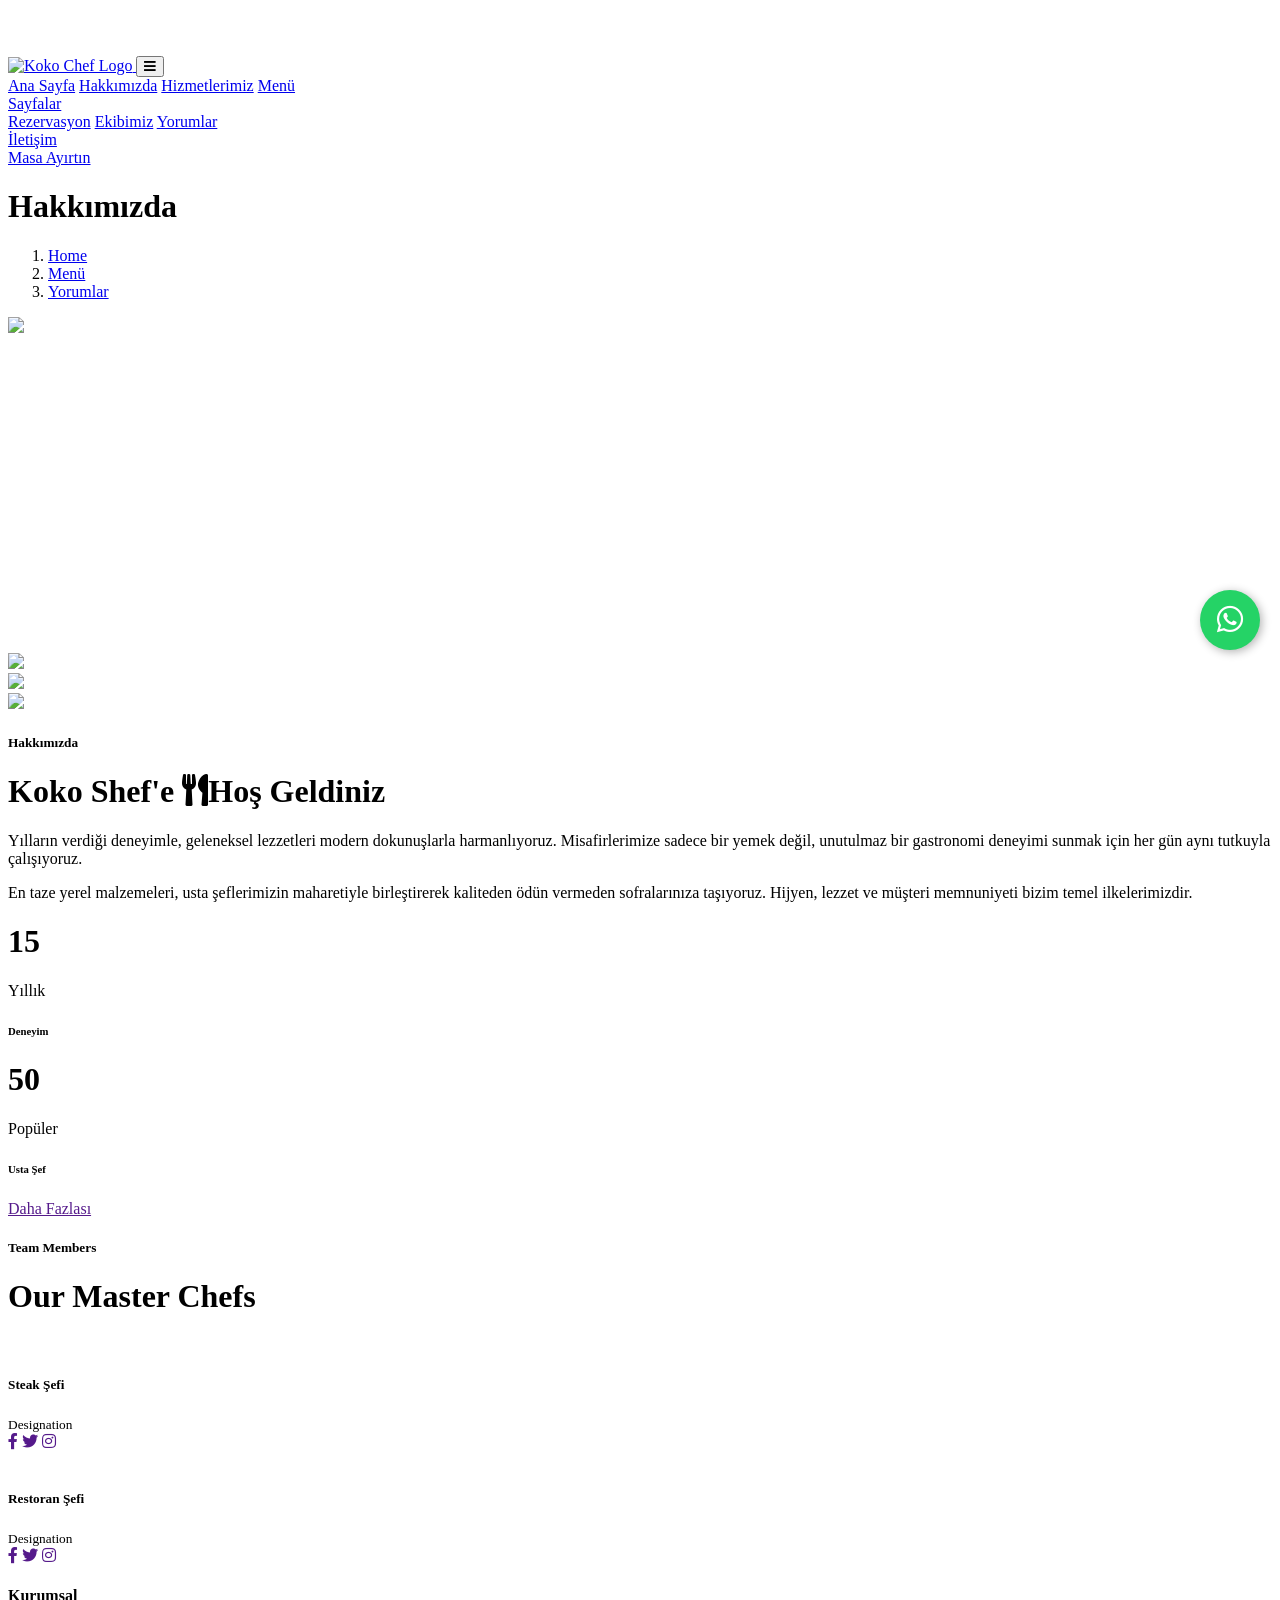
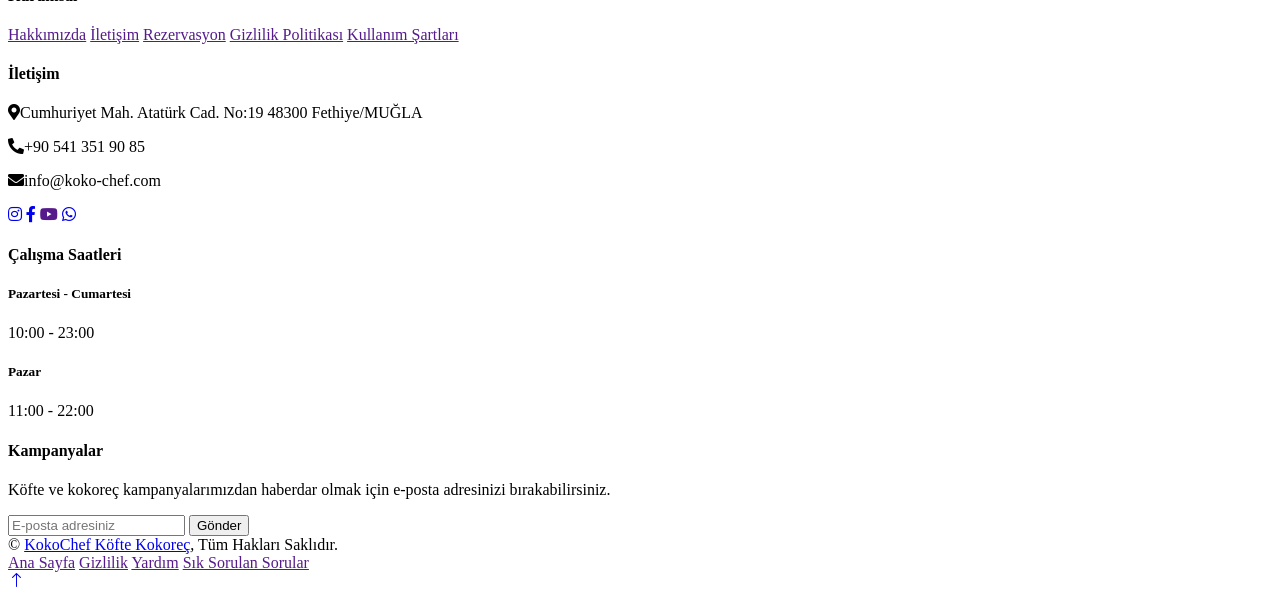
==== about.html @ 38867e95 "Add files via upload" ====
<!DOCTYPE html>
<html lang="en">

<head>
    <meta charset="utf-8">
    <title>Restoran - Bootstrap Restaurant Template</title>
    <meta content="width=device-width, initial-scale=1.0" name="viewport">
    <meta content="" name="keywords">
    <meta content="" name="description">

    <!-- Favicon -->
    <link href="img/favicon.ico" rel="icon">

    <!-- Google Web Fonts -->
    <link rel="preconnect" href="https://fonts.googleapis.com">
    <link rel="preconnect" href="https://fonts.gstatic.com" crossorigin>
    <link href="https://fonts.googleapis.com/css2?family=Heebo:wght@400;500;600&family=Nunito:wght@600;700;800&family=Pacifico&display=swap" rel="stylesheet">

    <!-- Icon Font Stylesheet -->
    <link href="https://cdnjs.cloudflare.com/ajax/libs/font-awesome/5.10.0/css/all.min.css" rel="stylesheet">
    <link href="https://cdn.jsdelivr.net/npm/bootstrap-icons@1.4.1/font/bootstrap-icons.css" rel="stylesheet">

    <!-- Libraries Stylesheet -->
    <link href="lib/animate/animate.min.css" rel="stylesheet">
    <link href="lib/owlcarousel/assets/owl.carousel.min.css" rel="stylesheet">
    <link href="lib/tempusdominus/css/tempusdominus-bootstrap-4.min.css" rel="stylesheet" />

    <!-- Customized Bootstrap Stylesheet -->
    <link href="css/bootstrap.min.css" rel="stylesheet">

    <!-- Template Stylesheet -->
    <link href="css/style.css" rel="stylesheet">
</head>

<body>


<a href="https://wa.me/905413519085" 
   class="whatsapp-float" 
   target="_blank">
    <i class="fab fa-whatsapp"></i>
</a>

<style>
.whatsapp-float {
    position: fixed;
    width: 60px;
    height: 60px;
    bottom: 250px;
    right: 20px;
    background-color: #25D366;
    color: #fff;
    border-radius: 50%;
    text-align: center;
    font-size: 30px;
    line-height: 60px;
    z-index: 1000;
    box-shadow: 2px 2px 10px rgba(0,0,0,0.3);
    transition: 0.3s;
}

.whatsapp-float:hover {
    background-color: #1ebe5d;
    transform: scale(1.1);
}
</style>




    <div class="container-xxl bg-white p-0">
        <!-- Spinner Start -->
        <div id="spinner" class="show bg-white position-fixed translate-middle w-100 vh-100 top-50 start-50 d-flex align-items-center justify-content-center">
            <div class="spinner-border text-primary" style="width: 3rem; height: 3rem;" role="status">
                <span class="sr-only">Loading...</span>
            </div>
        </div>
        <!-- Spinner End -->


        <!-- Navbar & Hero Start -->
        <div class="container-xxl position-relative p-0">
            <nav class="navbar navbar-expand-lg navbar-dark bg-dark px-4 px-lg-5 py-3 py-lg-0">
    <a href="index.html" class="navbar-brand p-0">
        <img src="img/kokochef.PNG" alt="Koko Chef Logo"> 
    </a>
    <button class="navbar-toggler" type="button" data-bs-toggle="collapse" data-bs-target="#navbarCollapse">
        <span class="fa fa-bars"></span>
    </button>
    <div class="collapse navbar-collapse" id="navbarCollapse">
        <div class="navbar-nav ms-auto py-0 pe-4">
            <a href="index.html" class="nav-item nav-link active">Ana Sayfa</a>
            <a href="about.html" class="nav-item nav-link">Hakkımızda</a>
            <a href="service.html" class="nav-item nav-link">Hizmetlerimiz</a>
            <a href="menu.html" class="nav-item nav-link">Menü</a>
            <div class="nav-item dropdown">
                <a href="#" class="nav-link dropdown-toggle" data-bs-toggle="dropdown">Sayfalar</a>
                <div class="dropdown-menu m-0">
                    <a href="booking.html" class="dropdown-item">Rezervasyon</a>
                    <a href="team.html" class="dropdown-item">Ekibimiz</a>
                    <a href="testimonial.html" class="dropdown-item">Yorumlar</a>
                </div>
            </div>
            <a href="contact.html" class="nav-item nav-link">İletişim</a>
        </div>
        <a href="booking.html" class="btn btn-primary py-2 px-4">Masa Ayırtın</a>
    </div>
</nav>

            <div class="container-xxl py-5 bg-dark hero-header mb-5">
                <div class="container text-center my-5 pt-5 pb-4">
                    <h1 class="display-3 text-white mb-3 animated slideInDown">Hakkımızda</h1>
                    <nav aria-label="breadcrumb">
                        <ol class="breadcrumb justify-content-center text-uppercase">
                            <li class="breadcrumb-item"><a href="index.html">Home</a></li>
                            <li class="breadcrumb-item"><a href="menu.html">Menü</a></li>
                            <li class="breadcrumb-item text-white active" aria-current="page"><a href="testimonial.html">Yorumlar</a></li>
                        </ol>
                    </nav>
                </div>
            </div>
        </div>
        <!-- Navbar & Hero End -->


        <!-- About Start -->
        <div class="container-xxl py-5">
            <div class="container">
                <div class="row g-5 align-items-center">
                    <div class="col-lg-6">
                        <div class="row g-3">
                            <div class="col-6 text-start">
                                <img class="img-fluid rounded w-100 wow zoomIn" data-wow-delay="0.1s" src="img/about-1.jpg">
                            </div>
                            <div class="col-6 text-start">
                                <img class="img-fluid rounded w-75 wow zoomIn" data-wow-delay="0.3s" src="img/about-2.jpg" style="margin-top: 25%;">
                            </div>
                            <div class="col-6 text-end">
                                <img class="img-fluid rounded w-75 wow zoomIn" data-wow-delay="0.5s" src="img/about-3.jpg">
                            </div>
                            <div class="col-6 text-end">
                                <img class="img-fluid rounded w-100 wow zoomIn" data-wow-delay="0.7s" src="img/about-4.jpg">
                            </div>
                        </div>
                    </div>
                   <div class="col-lg-6">
    <h5 class="section-title ff-secondary text-start text-primary fw-normal">Hakkımızda</h5>
    <h1 class="mb-4">Koko Shef'e <i class="fa fa-utensils text-primary me-2"></i>Hoş Geldiniz</h1>
    <p class="mb-4">Yılların verdiği deneyimle, geleneksel lezzetleri modern dokunuşlarla harmanlıyoruz. Misafirlerimize sadece bir yemek değil, unutulmaz bir gastronomi deneyimi sunmak için her gün aynı tutkuyla çalışıyoruz.</p>
    <p class="mb-4">En taze yerel malzemeleri, usta şeflerimizin maharetiyle birleştirerek kaliteden ödün vermeden sofralarınıza taşıyoruz. Hijyen, lezzet ve müşteri memnuniyeti bizim temel ilkelerimizdir.</p>
    <div class="row g-4 mb-4">
        <div class="col-sm-6">
            <div class="d-flex align-items-center border-start border-5 border-primary px-3">
                <h1 class="flex-shrink-0 display-5 text-primary mb-0" data-toggle="counter-up">15</h1>
                <div class="ps-4">
                    <p class="mb-0">Yıllık</p>
                    <h6 class="text-uppercase mb-0">Deneyim</h6>
                </div>
            </div>
        </div>
        <div class="col-sm-6">
            <div class="d-flex align-items-center border-start border-5 border-primary px-3">
                <h1 class="flex-shrink-0 display-5 text-primary mb-0" data-toggle="counter-up">50</h1>
                <div class="ps-4">
                    <p class="mb-0">Popüler</p>
                    <h6 class="text-uppercase mb-0">Usta Şef</h6>
                </div>
            </div>
        </div>
    </div>
    <a class="btn btn-primary py-3 px-5 mt-2" href="">Daha Fazlası</a>
</div>
                </div>
            </div>
        </div>
        <!-- About End -->


        <!-- Team Start -->
        <div class="container-xxl pt-5 pb-3">
            <div class="container">
                <div class="text-center wow fadeInUp" data-wow-delay="0.1s">
                    <h5 class="section-title ff-secondary text-center text-primary fw-normal">Team Members</h5>
                    <h1 class="mb-5">Our Master Chefs</h1>
                </div>
                <div class="row g-4">
                    <div class="col-lg-3 col-md-6 wow fadeInUp" data-wow-delay="0.1s">
                        <div class="team-item text-center rounded overflow-hidden">
                            <div class="rounded-circle overflow-hidden m-4">
                                <img class="img-fluid" src="img/team-1.png" alt="">
                            </div>
                            <h5 class="mb-0">Steak Şefi</h5>
                            <small>Designation</small>
                            <div class="d-flex justify-content-center mt-3">
                                <a class="btn btn-square btn-primary mx-1" href=""><i class="fab fa-facebook-f"></i></a>
                                <a class="btn btn-square btn-primary mx-1" href=""><i class="fab fa-twitter"></i></a>
                                <a class="btn btn-square btn-primary mx-1" href=""><i class="fab fa-instagram"></i></a>
                            </div>
                        </div>
                    </div>
                    
                    <div class="col-lg-3 col-md-6 wow fadeInUp" data-wow-delay="0.5s">
                        <div class="team-item text-center rounded overflow-hidden">
                            <div class="rounded-circle overflow-hidden m-4">
                                <img class="img-fluid" src="img/team-3.png" alt="">
                            </div>
                            <h5 class="mb-0">Restoran Şefi</h5>
                            <small>Designation</small>
                            <div class="d-flex justify-content-center mt-3">
                                <a class="btn btn-square btn-primary mx-1" href=""><i class="fab fa-facebook-f"></i></a>
                                <a class="btn btn-square btn-primary mx-1" href=""><i class="fab fa-twitter"></i></a>
                                <a class="btn btn-square btn-primary mx-1" href=""><i class="fab fa-instagram"></i></a>
                            </div>
                        </div>
                    </div>

                </div>
            </div>
        </div>
        <!-- Team End -->
        

        <!-- Footer Start -->
      <div class="container-fluid bg-dark text-light footer pt-5 mt-5 wow fadeIn" data-wow-delay="0.1s">
    <div class="container py-5">
        <div class="row g-5">

            <!-- Kurumsal -->
            <div class="col-lg-3 col-md-6">
                <h4 class="section-title ff-secondary text-start text-primary fw-normal mb-4">Kurumsal</h4>
                <a class="btn btn-link" href="">Hakkımızda</a>
                <a class="btn btn-link" href="">İletişim</a>
                <a class="btn btn-link" href="">Rezervasyon</a>
                <a class="btn btn-link" href="">Gizlilik Politikası</a>
                <a class="btn btn-link" href="">Kullanım Şartları</a>
            </div>

            <!-- İletişim -->
            <div class="col-lg-3 col-md-6">
                <h4 class="section-title ff-secondary text-start text-primary fw-normal mb-4">İletişim</h4>
                <p class="mb-2"><i class="fa fa-map-marker-alt me-3"></i>Cumhuriyet Mah. Atatürk Cad. No:19 48300 Fethiye/MUĞLA</p>
                <p class="mb-2"><i class="fa fa-phone-alt me-3"></i>+90 541 351 90 85</p>
                <p class="mb-2"><i class="fa fa-envelope me-3"></i>info@koko-chef.com</p>

                <div class="d-flex pt-2">
                    <a class="btn btn-outline-light btn-social" href="https://www.instagram.com/bigseckinrestaurantfethiye/"><i class="fab fa-instagram"></i></a>
                    <a class="btn btn-outline-light btn-social" href="https://www.facebook.com/ferdi.bigseckinrestaurant"><i class="fab fa-facebook-f"></i></a>
                    <a class="btn btn-outline-light btn-social" href=""><i class="fab fa-youtube"></i></a>
                 <a class="btn btn-outline-light btn-social" href="https://wa.me/905413519085" target="_blank"><i class="fab fa-whatsapp"></i></a>
                </div>
            </div>

            <!-- Çalışma Saatleri -->
            <div class="col-lg-3 col-md-6">
                <h4 class="section-title ff-secondary text-start text-primary fw-normal mb-4">Çalışma Saatleri</h4>
                <h5 class="text-light fw-normal">Pazartesi - Cumartesi</h5>
                <p>10:00 - 23:00</p>
                <h5 class="text-light fw-normal">Pazar</h5>
                <p>11:00 - 22:00</p>
            </div>

            <!-- Duyuru / Kampanya -->
            <div class="col-lg-3 col-md-6">
                <h4 class="section-title ff-secondary text-start text-primary fw-normal mb-4">Kampanyalar</h4>
                <p>
                Köfte ve kokoreç kampanyalarımızdan haberdar olmak için e-posta adresinizi bırakabilirsiniz.
                </p>

<div class="position-relative mx-auto" style="max-width: 400px;">
    <input id="emailInput" class="form-control border-primary w-100 py-3 ps-4 pe-5" type="text" placeholder="E-posta adresiniz">
    
    <button onclick="gonderWhatsApp()" type="button" 
        class="btn btn-primary py-2 position-absolute top-0 end-0 mt-2 me-2">
        Gönder
    </button>
</div>

<script>
function gonderWhatsApp() {
    var email = document.getElementById("emailInput").value;

    if(email.trim() === ""){
        alert("Lütfen e-posta adresinizi girin");
        return;
    }

    // Telefon numaranı buraya yaz (başında + olmadan, ülke koduyla)
    var telefon = "905413519085";

    var mesaj = "Yeni e-posta kaydı: " + email;

    var url = "https://wa.me/" + telefon + "?text=" + encodeURIComponent(mesaj);

    window.open(url, "_blank");
}
</script>
            </div>

        </div>
    </div>

    <!-- Alt Footer -->
    <div class="container">
        <div class="copyright">
            <div class="row">

                <div class="col-md-6 text-center text-md-start mb-3 mb-md-0">
                    &copy; <a class="border-bottom" href="#">KokoChef Köfte Kokoreç</a>, Tüm Hakları Saklıdır.
                </div>

                <div class="col-md-6 text-center text-md-end">
                    <div class="footer-menu">
                        <a href="">Ana Sayfa</a>
                        <a href="">Gizlilik</a>
                        <a href="">Yardım</a>
                        <a href="">Sık Sorulan Sorular</a>
                    </div>
                </div>

            </div>
        </div>
    </div>
</div>
        <!-- Footer End -->


        <!-- Back to Top -->
        <a href="#" class="btn btn-lg btn-primary btn-lg-square back-to-top"><i class="bi bi-arrow-up"></i></a>
    </div>

    <!-- JavaScript Libraries -->
    <script src="https://code.jquery.com/jquery-3.4.1.min.js"></script>
    <script src="https://cdn.jsdelivr.net/npm/bootstrap@5.0.0/dist/js/bootstrap.bundle.min.js"></script>
    <script src="lib/wow/wow.min.js"></script>
    <script src="lib/easing/easing.min.js"></script>
    <script src="lib/waypoints/waypoints.min.js"></script>
    <script src="lib/counterup/counterup.min.js"></script>
    <script src="lib/owlcarousel/owl.carousel.min.js"></script>
    <script src="lib/tempusdominus/js/moment.min.js"></script>
    <script src="lib/tempusdominus/js/moment-timezone.min.js"></script>
    <script src="lib/tempusdominus/js/tempusdominus-bootstrap-4.min.js"></script>

    <!-- Template Javascript -->
    <script src="js/main.js"></script>
</body>

</html>
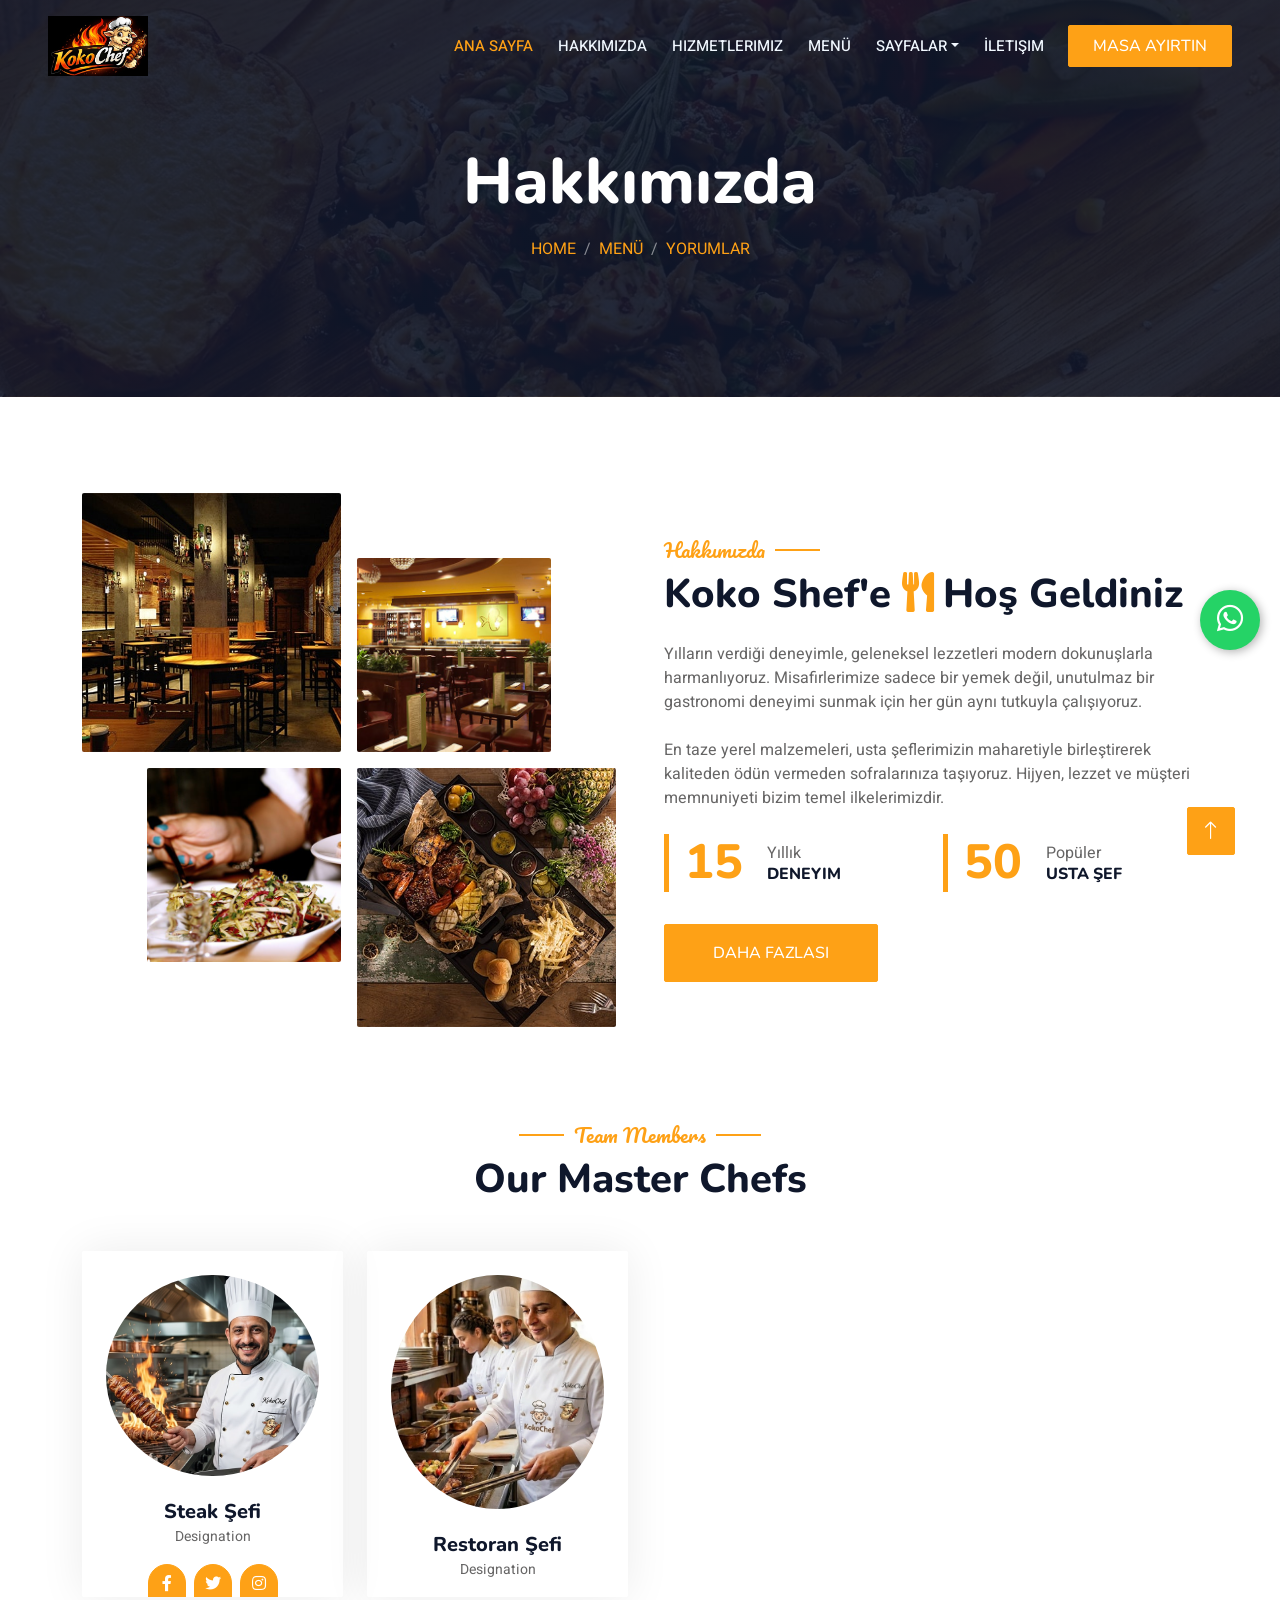
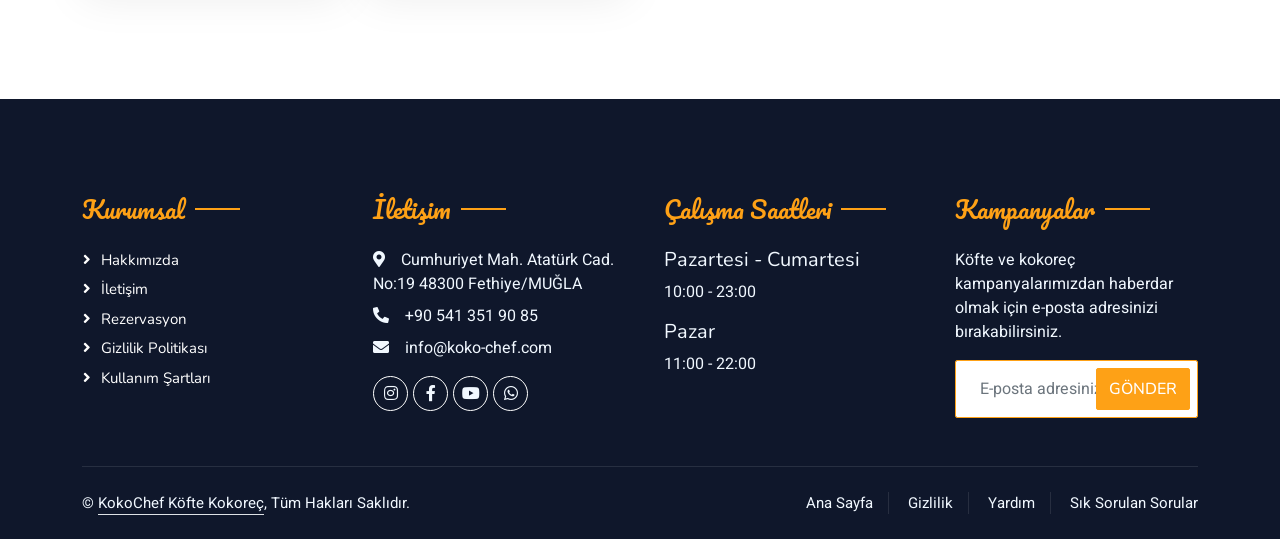
==== commit 2ba67fac: "Rename aboutt.html to about.html" ====
--- a/about.html
+++ b/about.html
@@ -344,4 +344,4 @@
     <script src="js/main.js"></script>
 </body>
 
-</html>+</html>
--- a/css/style.css
+++ b/css/style.css
@@ -0,0 +1,593 @@
+/********** Template CSS **********/
+:root {
+    --primary: #FEA116;
+    --light: #F1F8FF;
+    --dark: #0F172B;
+}
+
+.ff-secondary {
+    font-family: 'Pacifico', cursive;
+}
+
+.fw-medium {
+    font-weight: 600 !important;
+}
+
+.fw-semi-bold {
+    font-weight: 700 !important;
+}
+
+.back-to-top {
+    position: fixed;
+    display: none;
+    right: 45px;
+    bottom: 45px;
+    z-index: 99;
+}
+
+
+/*** Spinner ***/
+#spinner {
+    opacity: 0;
+    visibility: hidden;
+    transition: opacity .5s ease-out, visibility 0s linear .5s;
+    z-index: 99999;
+}
+
+#spinner.show {
+    transition: opacity .5s ease-out, visibility 0s linear 0s;
+    visibility: visible;
+    opacity: 1;
+}
+
+
+/*** Button ***/
+.btn {
+    font-family: 'Nunito', sans-serif;
+    font-weight: 500;
+    text-transform: uppercase;
+    transition: .5s;
+}
+
+.btn.btn-primary,
+.btn.btn-secondary {
+    color: #FFFFFF;
+}
+
+.btn-square {
+    width: 38px;
+    height: 38px;
+}
+
+.btn-sm-square {
+    width: 32px;
+    height: 32px;
+}
+
+.btn-lg-square {
+    width: 48px;
+    height: 48px;
+}
+
+.btn-square,
+.btn-sm-square,
+.btn-lg-square {
+    padding: 0;
+    display: flex;
+    align-items: center;
+    justify-content: center;
+    font-weight: normal;
+    border-radius: 2px;
+}
+
+
+/*** Navbar ***/
+.navbar-dark .navbar-nav .nav-link {
+    position: relative;
+    margin-left: 25px;
+    padding: 35px 0;
+    font-size: 15px;
+    color: var(--light) !important;
+    text-transform: uppercase;
+    font-weight: 500;
+    outline: none;
+    transition: .5s;
+}
+
+.sticky-top.navbar-dark .navbar-nav .nav-link {
+    padding: 20px 0;
+}
+
+.navbar-dark .navbar-nav .nav-link:hover,
+.navbar-dark .navbar-nav .nav-link.active {
+    color: var(--primary) !important;
+}
+
+.navbar-dark .navbar-brand img {
+    max-height: 60px;
+    transition: .5s;
+}
+
+.sticky-top.navbar-dark .navbar-brand img {
+    max-height: 45px;
+}
+
+@media (max-width: 991.98px) {
+    .sticky-top.navbar-dark {
+        position: relative;
+    }
+
+    .navbar-dark .navbar-collapse {
+        margin-top: 15px;
+        border-top: 1px solid rgba(255, 255, 255, .1)
+    }
+
+    .navbar-dark .navbar-nav .nav-link,
+    .sticky-top.navbar-dark .navbar-nav .nav-link {
+        padding: 10px 0;
+        margin-left: 0;
+    }
+
+    .navbar-dark .navbar-brand img {
+        max-height: 45px;
+    }
+}
+
+@media (min-width: 992px) {
+    .navbar-dark {
+        position: absolute;
+        width: 100%;
+        top: 0;
+        left: 0;
+        z-index: 999;
+        background: transparent !important;
+    }
+    
+    .sticky-top.navbar-dark {
+        position: fixed;
+        background: var(--dark) !important;
+    }
+}
+
+
+/*** Hero Header ***/
+.hero-header {
+    background: linear-gradient(rgba(15, 23, 43, .9), rgba(15, 23, 43, .9)), url(../img/bg-hero.jpg);
+    background-position: center center;
+    background-repeat: no-repeat;
+    background-size: cover;
+}
+
+.hero-header img {
+    animation: imgRotate 50s linear infinite;
+}
+
+@keyframes imgRotate { 
+    100% { 
+        transform: rotate(360deg); 
+    } 
+}
+
+.breadcrumb-item + .breadcrumb-item::before {
+    color: rgba(255, 255, 255, .5);
+}
+
+
+/*** Section Title ***/
+.section-title {
+    position: relative;
+    display: inline-block;
+}
+
+.section-title::before {
+    position: absolute;
+    content: "";
+    width: 45px;
+    height: 2px;
+    top: 50%;
+    left: -55px;
+    margin-top: -1px;
+    background: var(--primary);
+}
+
+.section-title::after {
+    position: absolute;
+    content: "";
+    width: 45px;
+    height: 2px;
+    top: 50%;
+    right: -55px;
+    margin-top: -1px;
+    background: var(--primary);
+}
+
+.section-title.text-start::before,
+.section-title.text-end::after {
+    display: none;
+}
+
+
+/*** Service ***/
+.service-item {
+    box-shadow: 0 0 45px rgba(0, 0, 0, .08);
+    transition: .5s;
+}
+
+.service-item:hover {
+    background: var(--primary);
+}
+
+.service-item * {
+    transition: .5s;
+}
+
+.service-item:hover * {
+    color: var(--light) !important;
+}
+
+
+/*** Food Menu ***/
+.nav-pills .nav-item .active {
+    border-bottom: 2px solid var(--primary);
+}
+
+
+/*** Youtube Video ***/
+.video {
+    position: relative;
+    height: 100%;
+    min-height: 500px;
+    background: linear-gradient(rgba(15, 23, 43, .1), rgba(15, 23, 43, .1)), url(../img/video.jpg);
+    background-position: center center;
+    background-repeat: no-repeat;
+    background-size: cover;
+}
+
+.video .btn-play {
+    position: absolute;
+    z-index: 3;
+    top: 50%;
+    left: 50%;
+    transform: translateX(-50%) translateY(-50%);
+    box-sizing: content-box;
+    display: block;
+    width: 32px;
+    height: 44px;
+    border-radius: 50%;
+    border: none;
+    outline: none;
+    padding: 18px 20px 18px 28px;
+}
+
+.video .btn-play:before {
+    content: "";
+    position: absolute;
+    z-index: 0;
+    left: 50%;
+    top: 50%;
+    transform: translateX(-50%) translateY(-50%);
+    display: block;
+    width: 100px;
+    height: 100px;
+    background: var(--primary);
+    border-radius: 50%;
+    animation: pulse-border 1500ms ease-out infinite;
+}
+
+.video .btn-play:after {
+    content: "";
+    position: absolute;
+    z-index: 1;
+    left: 50%;
+    top: 50%;
+    transform: translateX(-50%) translateY(-50%);
+    display: block;
+    width: 100px;
+    height: 100px;
+    background: var(--primary);
+    border-radius: 50%;
+    transition: all 200ms;
+}
+
+.video .btn-play img {
+    position: relative;
+    z-index: 3;
+    max-width: 100%;
+    width: auto;
+    height: auto;
+}
+
+.video .btn-play span {
+    display: block;
+    position: relative;
+    z-index: 3;
+    width: 0;
+    height: 0;
+    border-left: 32px solid var(--dark);
+    border-top: 22px solid transparent;
+    border-bottom: 22px solid transparent;
+}
+
+@keyframes pulse-border {
+    0% {
+        transform: translateX(-50%) translateY(-50%) translateZ(0) scale(1);
+        opacity: 1;
+    }
+
+    100% {
+        transform: translateX(-50%) translateY(-50%) translateZ(0) scale(1.5);
+        opacity: 0;
+    }
+}
+
+#videoModal {
+    z-index: 99999;
+}
+
+#videoModal .modal-dialog {
+    position: relative;
+    max-width: 800px;
+    margin: 60px auto 0 auto;
+}
+
+#videoModal .modal-body {
+    position: relative;
+    padding: 0px;
+}
+
+#videoModal .close {
+    position: absolute;
+    width: 30px;
+    height: 30px;
+    right: 0px;
+    top: -30px;
+    z-index: 999;
+    font-size: 30px;
+    font-weight: normal;
+    color: #FFFFFF;
+    background: #000000;
+    opacity: 1;
+}
+
+
+/*** Team ***/
+.team-item {
+    box-shadow: 0 0 45px rgba(0, 0, 0, .08);
+    height: calc(100% - 38px);
+    transition: .5s;
+}
+
+.team-item img {
+    transition: .5s;
+}
+
+.team-item:hover img {
+    transform: scale(1.1);
+}
+
+.team-item:hover {
+    height: 100%;
+}
+
+.team-item .btn {
+    border-radius: 38px 38px 0 0;
+}
+
+
+/*** Testimonial ***/
+.testimonial-carousel .owl-item .testimonial-item,
+.testimonial-carousel .owl-item.center .testimonial-item * {
+    transition: .5s;
+}
+
+.testimonial-carousel .owl-item.center .testimonial-item {
+    background: var(--primary) !important;
+    border-color: var(--primary) !important;
+}
+
+.testimonial-carousel .owl-item.center .testimonial-item * {
+    color: var(--light) !important;
+}
+
+.testimonial-carousel .owl-dots {
+    margin-top: 24px;
+    display: flex;
+    align-items: flex-end;
+    justify-content: center;
+}
+
+.testimonial-carousel .owl-dot {
+    position: relative;
+    display: inline-block;
+    margin: 0 5px;
+    width: 15px;
+    height: 15px;
+    border: 1px solid #CCCCCC;
+    border-radius: 15px;
+    transition: .5s;
+}
+
+.testimonial-carousel .owl-dot.active {
+    background: var(--primary);
+    border-color: var(--primary);
+}
+
+
+/*** Footer ***/
+.footer .btn.btn-social {
+    margin-right: 5px;
+    width: 35px;
+    height: 35px;
+    display: flex;
+    align-items: center;
+    justify-content: center;
+    color: var(--light);
+    border: 1px solid #FFFFFF;
+    border-radius: 35px;
+    transition: .3s;
+}
+
+.footer .btn.btn-social:hover {
+    color: var(--primary);
+}
+
+.footer .btn.btn-link {
+    display: block;
+    margin-bottom: 5px;
+    padding: 0;
+    text-align: left;
+    color: #FFFFFF;
+    font-size: 15px;
+    font-weight: normal;
+    text-transform: capitalize;
+    transition: .3s;
+}
+
+.footer .btn.btn-link::before {
+    position: relative;
+    content: "\f105";
+    font-family: "Font Awesome 5 Free";
+    font-weight: 900;
+    margin-right: 10px;
+}
+
+.footer .btn.btn-link:hover {
+    letter-spacing: 1px;
+    box-shadow: none;
+}
+
+.footer .copyright {
+    padding: 25px 0;
+    font-size: 15px;
+    border-top: 1px solid rgba(256, 256, 256, .1);
+}
+
+.footer .copyright a {
+    color: var(--light);
+}
+
+.footer .footer-menu a {
+    margin-right: 15px;
+    padding-right: 15px;
+    border-right: 1px solid rgba(255, 255, 255, .1);
+}
+
+.footer .footer-menu a:last-child {
+    margin-right: 0;
+    padding-right: 0;
+    border-right: none;
+}
+.custom-testimonial-carousel .testimonial-card {
+    background: #fff;
+    border-radius: 12px;
+    padding: 25px;
+    margin: 10px;
+    text-align: center;
+    transition: all 0.3s ease;
+    border: 1px solid #eee;
+    min-height: 200px;
+}
+
+.custom-testimonial-carousel .testimonial-card:hover {
+    background: #FEA116;
+    color: #fff;
+}
+
+.custom-testimonial-carousel .testimonial-card h5 {
+    margin-top: 15px;
+    font-weight: 600;
+}
+
+.custom-testimonial-carousel .testimonial-card small {
+    color: #888;
+}
+
+.custom-testimonial-carousel .testimonial-card:hover small {
+    color: #fff;
+}
+
+/* aktif ortadaki kartı vurgula */
+.custom-testimonial-carousel .owl-item.center .testimonial-card {
+    background: #FEA116;
+    color: #fff;
+    transform: scale(1.05);
+}
+
+/* dotlar */
+.owl-dots {
+    text-align: center;
+    margin-top: 20px;
+}
+
+.owl-dot span {
+    width: 10px;
+    height: 10px;
+    background: #ccc;
+    display: inline-block;
+    border-radius: 50%;
+    margin: 5px;
+}
+
+.owl-dot.active span {
+    background: #FEA116;
+}
+
+.zx-testimonial-wrap {
+    max-width: 1200px;
+    margin: auto;
+}
+
+
+
+
+.zx-wrap {
+    width: 100%;
+    padding: 60px 0;
+}
+
+.zx-viewport {
+    overflow: hidden;
+    max-width: 1200px;
+    margin: auto;
+}
+
+.zx-track {
+    display: flex;
+    gap: 20px;
+    transition: transform 0.5s ease;
+}
+
+/* kartlar */
+.zx-card {
+    flex: 0 0 300px;
+    background: #f5f5f5;
+    padding: 25px;
+    border-radius: 12px;
+    opacity: 0.5;
+    transform: scale(0.9);
+    transition: 0.4s;
+}
+
+/* ortadaki */
+.zx-card.active {
+    background: #FEA116;
+    color: #fff;
+    opacity: 1;
+    transform: scale(1.05);
+}
+
+/* user */
+.zx-user {
+    display: flex;
+    align-items: center;
+    gap: 10px;
+    margin-top: 15px;
+}
+
+.zx-user img {
+    width: 50px;
+    height: 50px;
+    border-radius: 50%;
+}
+    background: orange;
+}
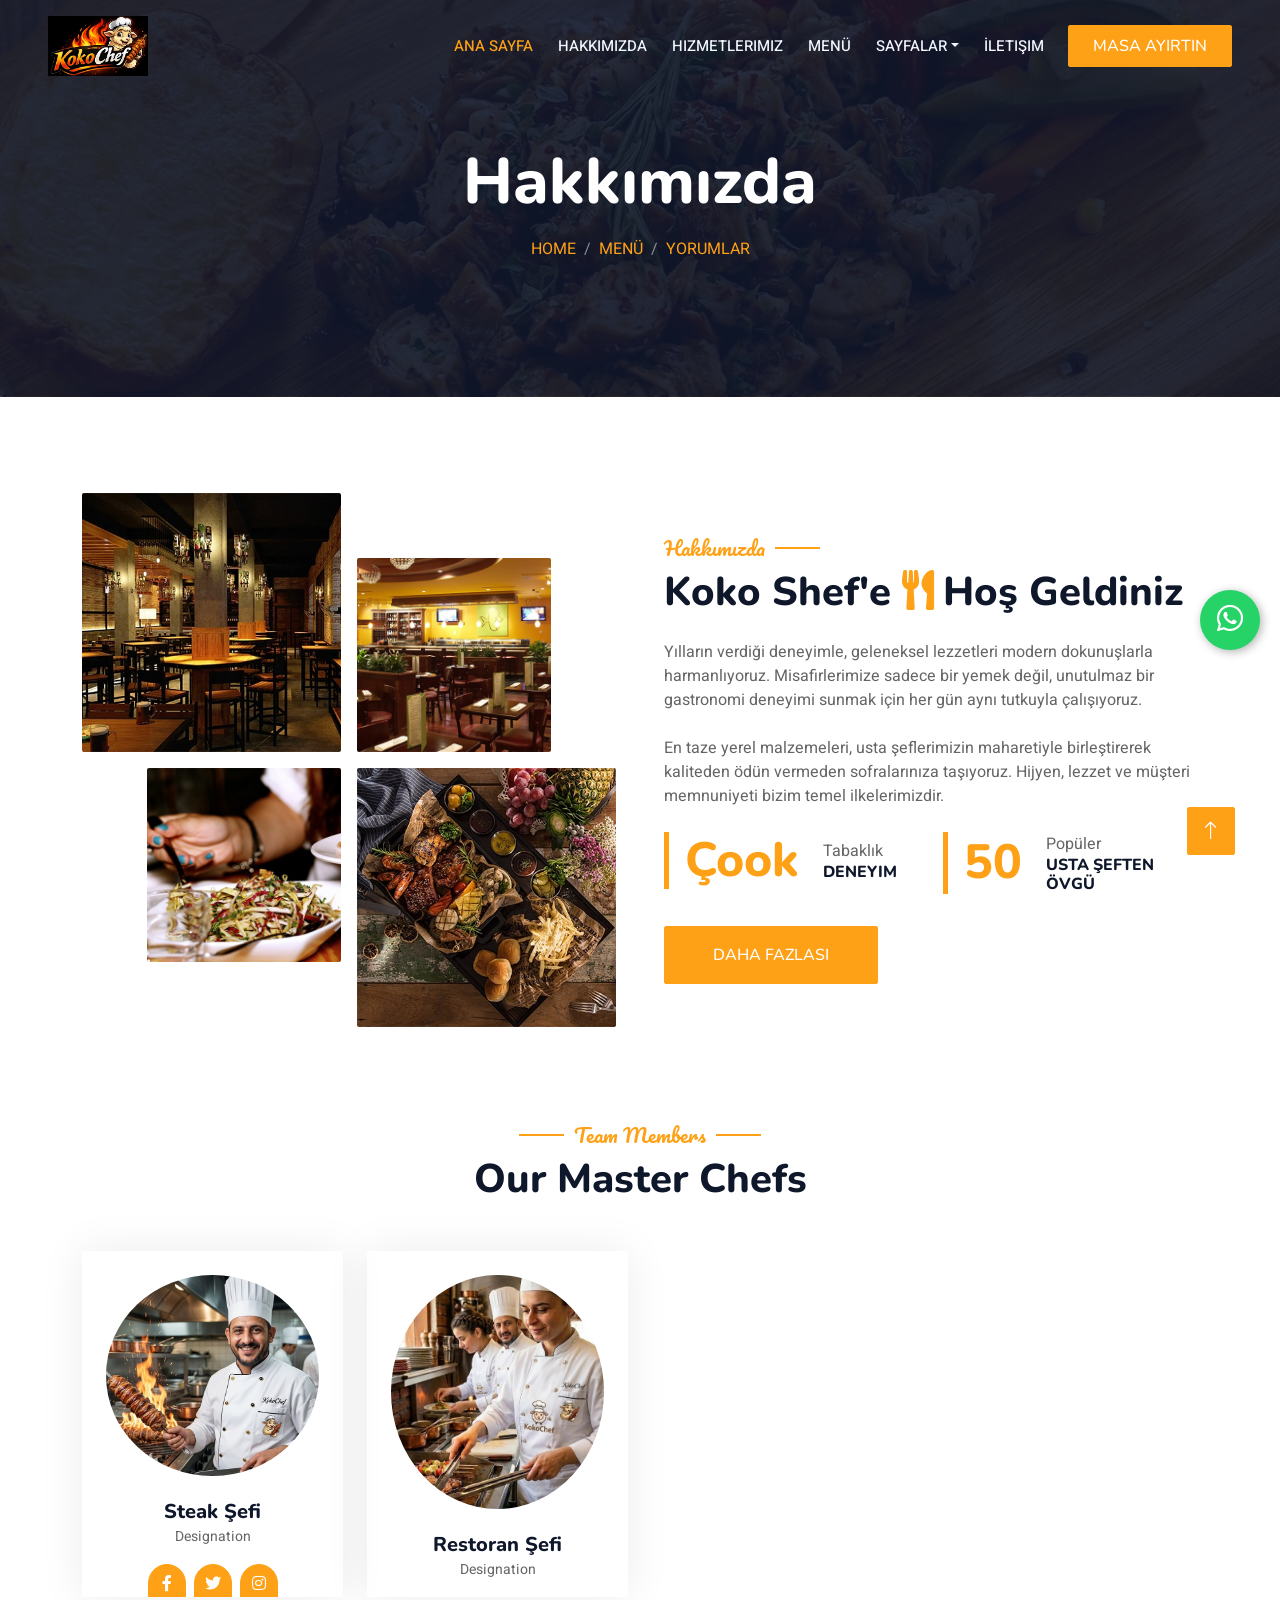
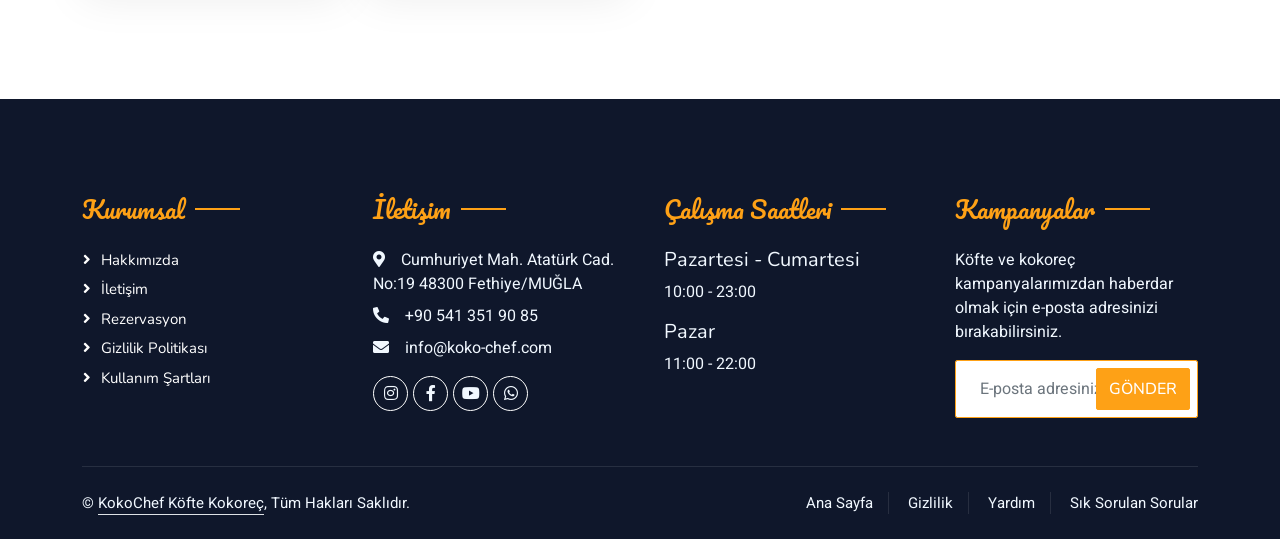
==== commit e20c309a: "Update about.html" ====
--- a/about.html
+++ b/about.html
@@ -143,7 +143,7 @@
                             </div>
                         </div>
                     </div>
-                   <div class="col-lg-6">
+<div class="col-lg-6">
     <h5 class="section-title ff-secondary text-start text-primary fw-normal">Hakkımızda</h5>
     <h1 class="mb-4">Koko Shef'e <i class="fa fa-utensils text-primary me-2"></i>Hoş Geldiniz</h1>
     <p class="mb-4">Yılların verdiği deneyimle, geleneksel lezzetleri modern dokunuşlarla harmanlıyoruz. Misafirlerimize sadece bir yemek değil, unutulmaz bir gastronomi deneyimi sunmak için her gün aynı tutkuyla çalışıyoruz.</p>
@@ -151,9 +151,9 @@
     <div class="row g-4 mb-4">
         <div class="col-sm-6">
             <div class="d-flex align-items-center border-start border-5 border-primary px-3">
-                <h1 class="flex-shrink-0 display-5 text-primary mb-0" data-toggle="counter-up">15</h1>
+                <h1 class="flex-shrink-0 display-5 text-primary mb-0" data-toggle="counter-up">Çook</h1>
                 <div class="ps-4">
-                    <p class="mb-0">Yıllık</p>
+                    <p class="mb-0">Tabaklık</p>
                     <h6 class="text-uppercase mb-0">Deneyim</h6>
                 </div>
             </div>
@@ -163,7 +163,7 @@
                 <h1 class="flex-shrink-0 display-5 text-primary mb-0" data-toggle="counter-up">50</h1>
                 <div class="ps-4">
                     <p class="mb-0">Popüler</p>
-                    <h6 class="text-uppercase mb-0">Usta Şef</h6>
+                    <h6 class="text-uppercase mb-0">Usta Şeften Övgü</h6>
                 </div>
             </div>
         </div>
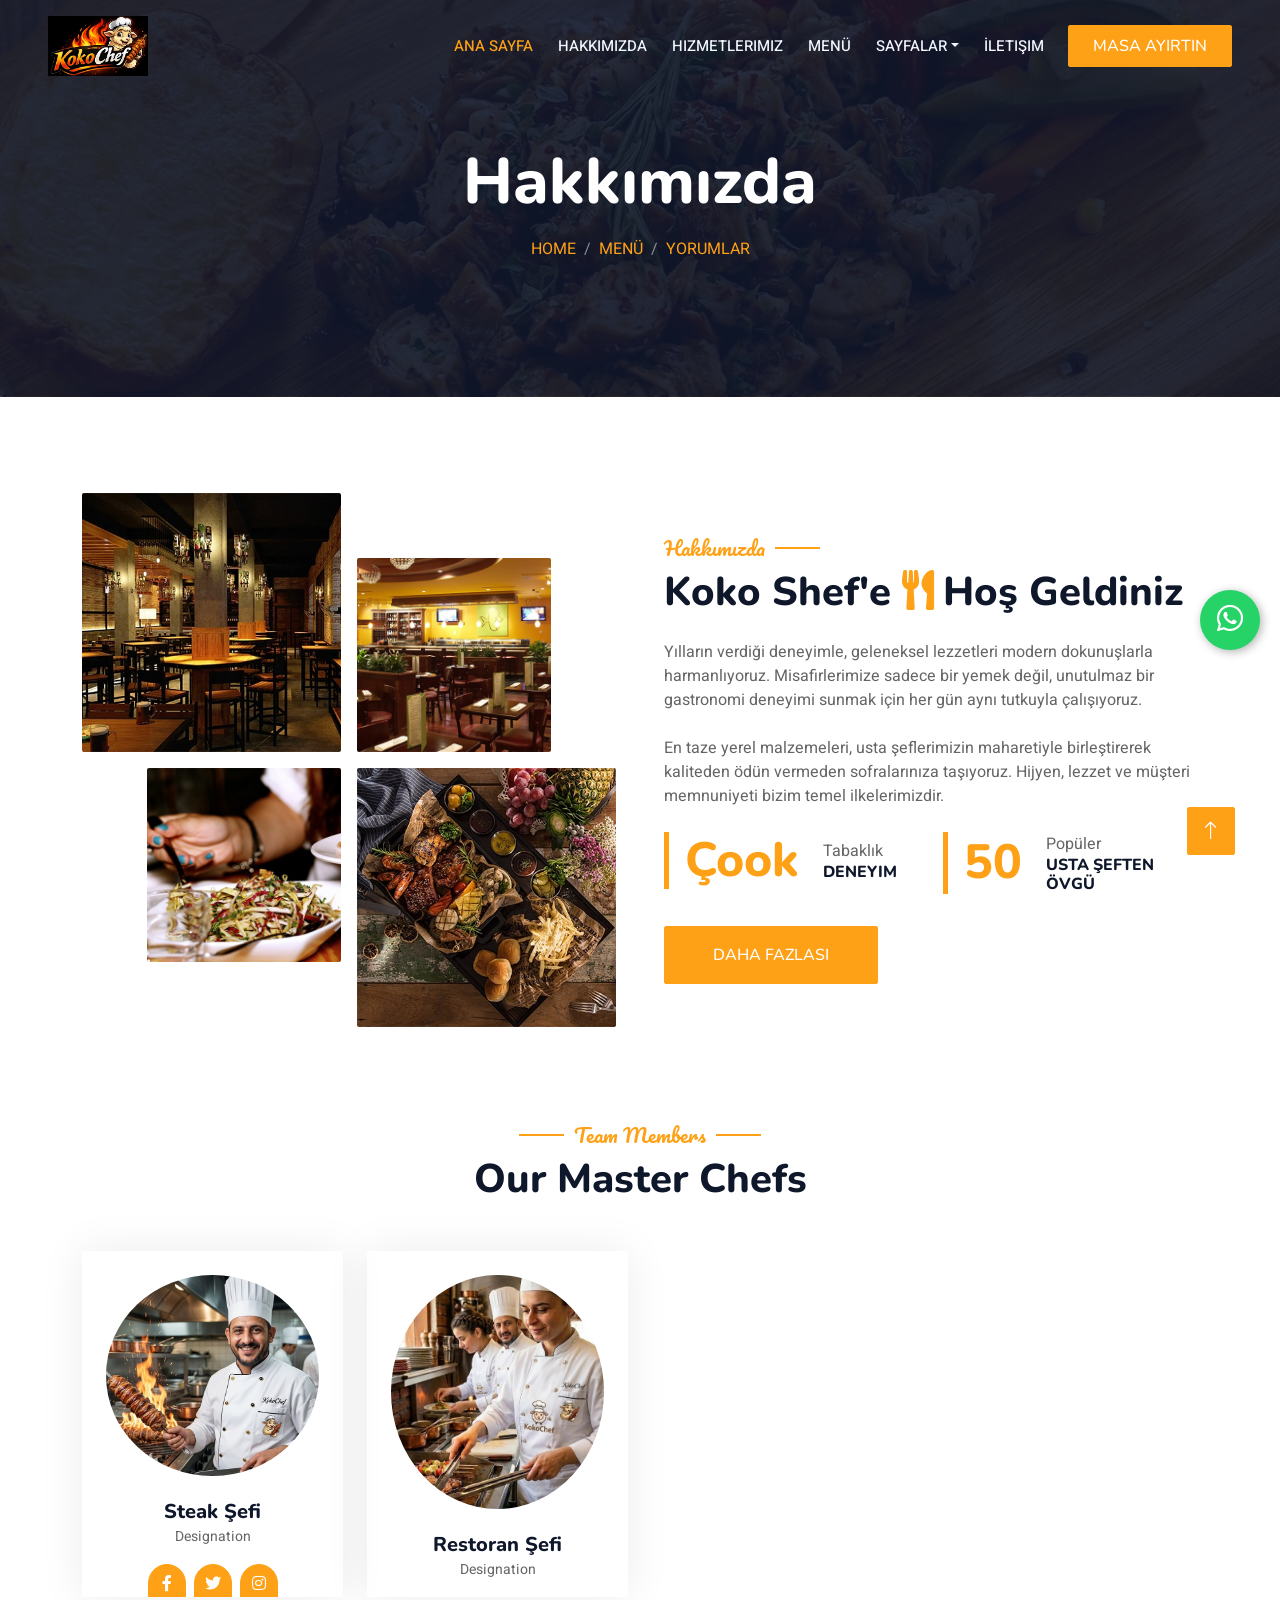
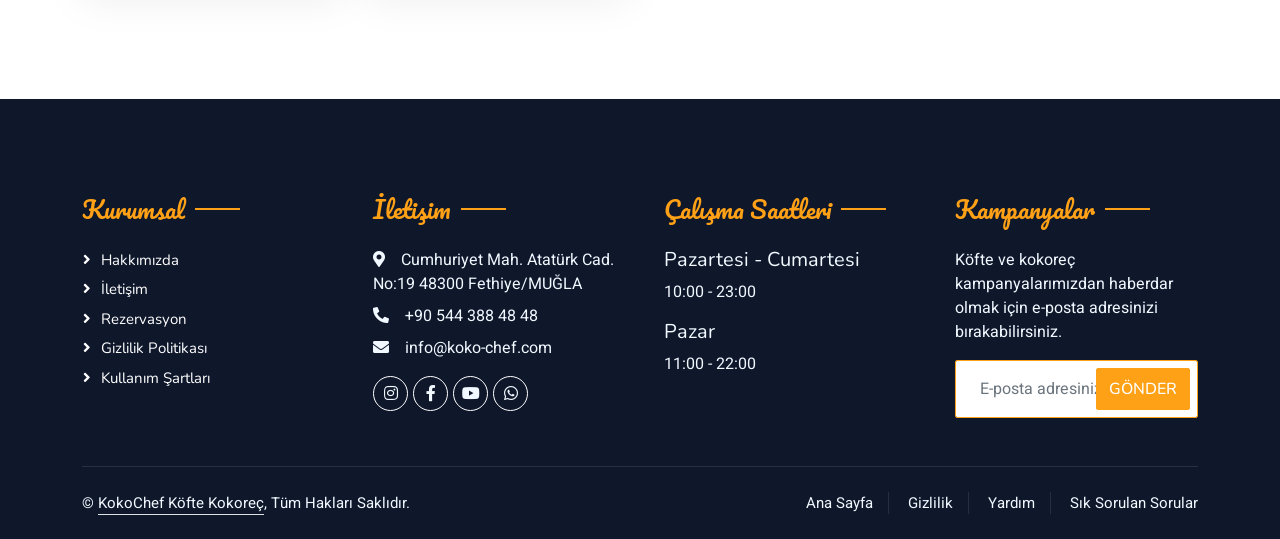
==== commit c21456bb: "Update about.html" ====
--- a/about.html
+++ b/about.html
@@ -35,7 +35,7 @@
 <body>
 
 
-<a href="https://wa.me/905413519085" 
+<a href="https://wa.me/905443884848" 
    class="whatsapp-float" 
    target="_blank">
     <i class="fab fa-whatsapp"></i>
@@ -239,14 +239,14 @@
             <div class="col-lg-3 col-md-6">
                 <h4 class="section-title ff-secondary text-start text-primary fw-normal mb-4">İletişim</h4>
                 <p class="mb-2"><i class="fa fa-map-marker-alt me-3"></i>Cumhuriyet Mah. Atatürk Cad. No:19 48300 Fethiye/MUĞLA</p>
-                <p class="mb-2"><i class="fa fa-phone-alt me-3"></i>+90 541 351 90 85</p>
+                <p class="mb-2"><i class="fa fa-phone-alt me-3"></i>+90 544 388 48 48</p>
                 <p class="mb-2"><i class="fa fa-envelope me-3"></i>info@koko-chef.com</p>
 
                 <div class="d-flex pt-2">
                     <a class="btn btn-outline-light btn-social" href="https://www.instagram.com/bigseckinrestaurantfethiye/"><i class="fab fa-instagram"></i></a>
                     <a class="btn btn-outline-light btn-social" href="https://www.facebook.com/ferdi.bigseckinrestaurant"><i class="fab fa-facebook-f"></i></a>
                     <a class="btn btn-outline-light btn-social" href=""><i class="fab fa-youtube"></i></a>
-                 <a class="btn btn-outline-light btn-social" href="https://wa.me/905413519085" target="_blank"><i class="fab fa-whatsapp"></i></a>
+                 <a class="btn btn-outline-light btn-social" href="https://wa.me/905443884848" target="_blank"><i class="fab fa-whatsapp"></i></a>
                 </div>
             </div>
 
@@ -285,7 +285,7 @@
     }
 
     // Telefon numaranı buraya yaz (başında + olmadan, ülke koduyla)
-    var telefon = "905413519085";
+    var telefon = "905443884848";
 
     var mesaj = "Yeni e-posta kaydı: " + email;
 
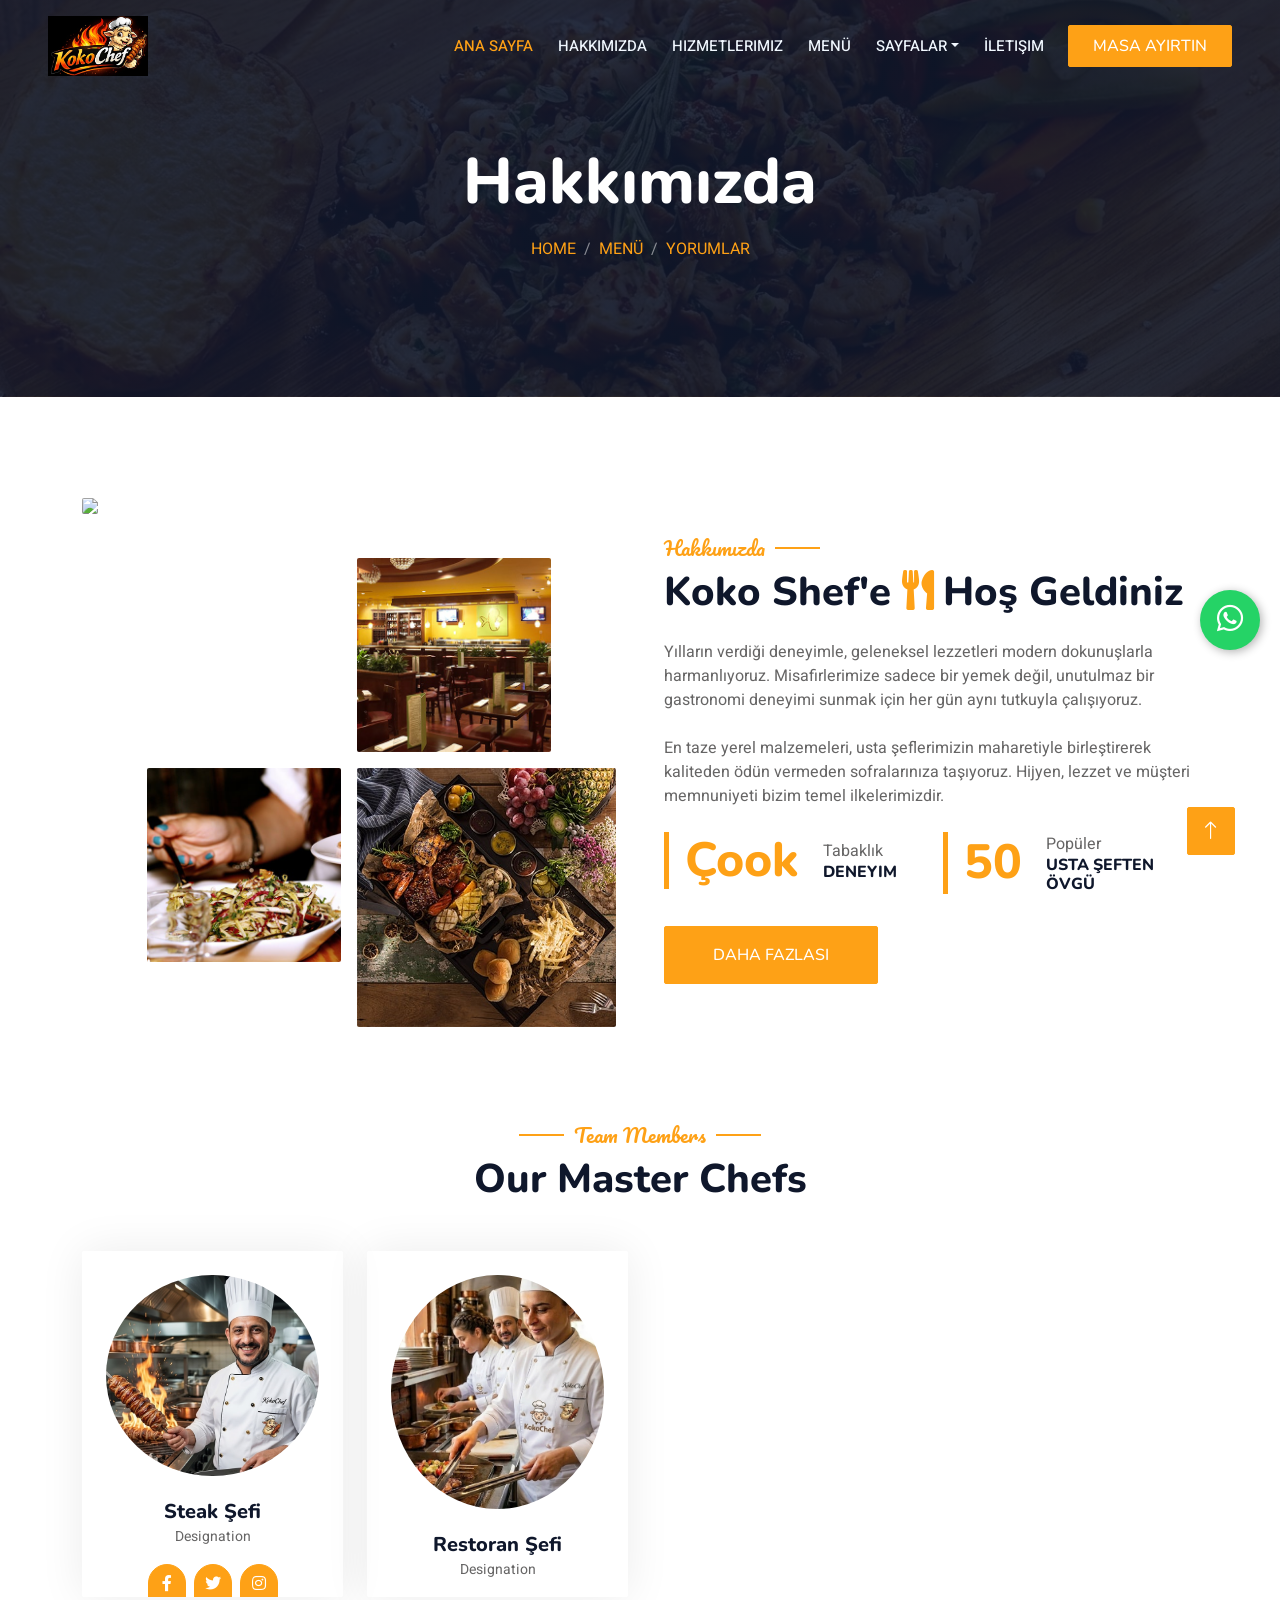
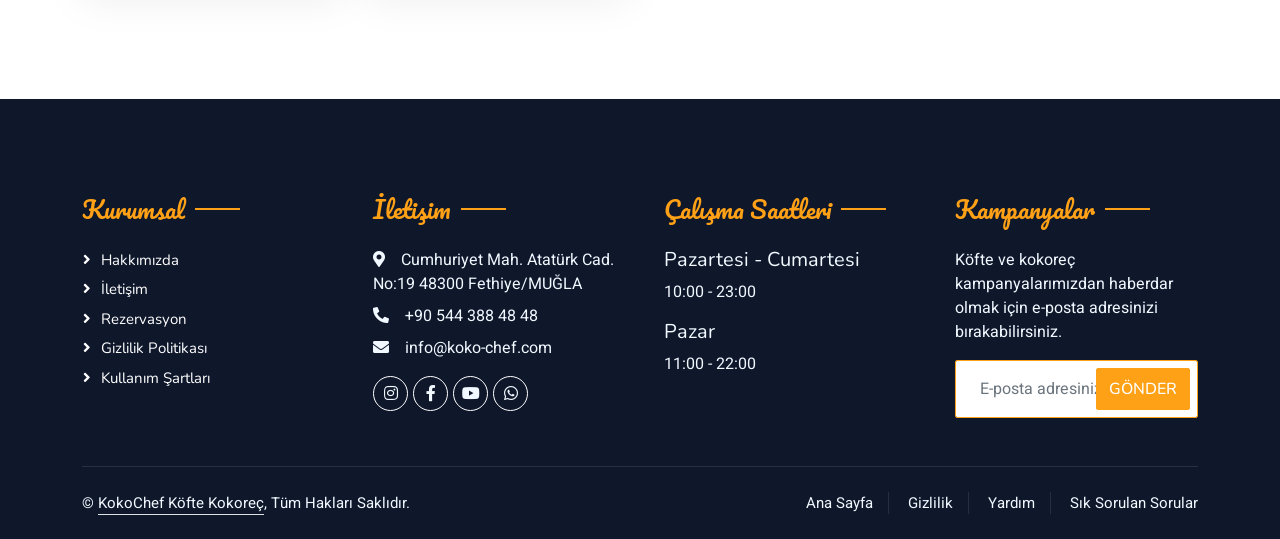
==== commit 47849b29: "Update about.html" ====
--- a/about.html
+++ b/about.html
@@ -130,7 +130,7 @@
                     <div class="col-lg-6">
                         <div class="row g-3">
                             <div class="col-6 text-start">
-                                <img class="img-fluid rounded w-100 wow zoomIn" data-wow-delay="0.1s" src="img/about-1.jpg">
+                                <img class="img-fluid rounded w-100 wow zoomIn" data-wow-delay="0.1s" src="img/about1.png">
                             </div>
                             <div class="col-6 text-start">
                                 <img class="img-fluid rounded w-75 wow zoomIn" data-wow-delay="0.3s" src="img/about-2.jpg" style="margin-top: 25%;">
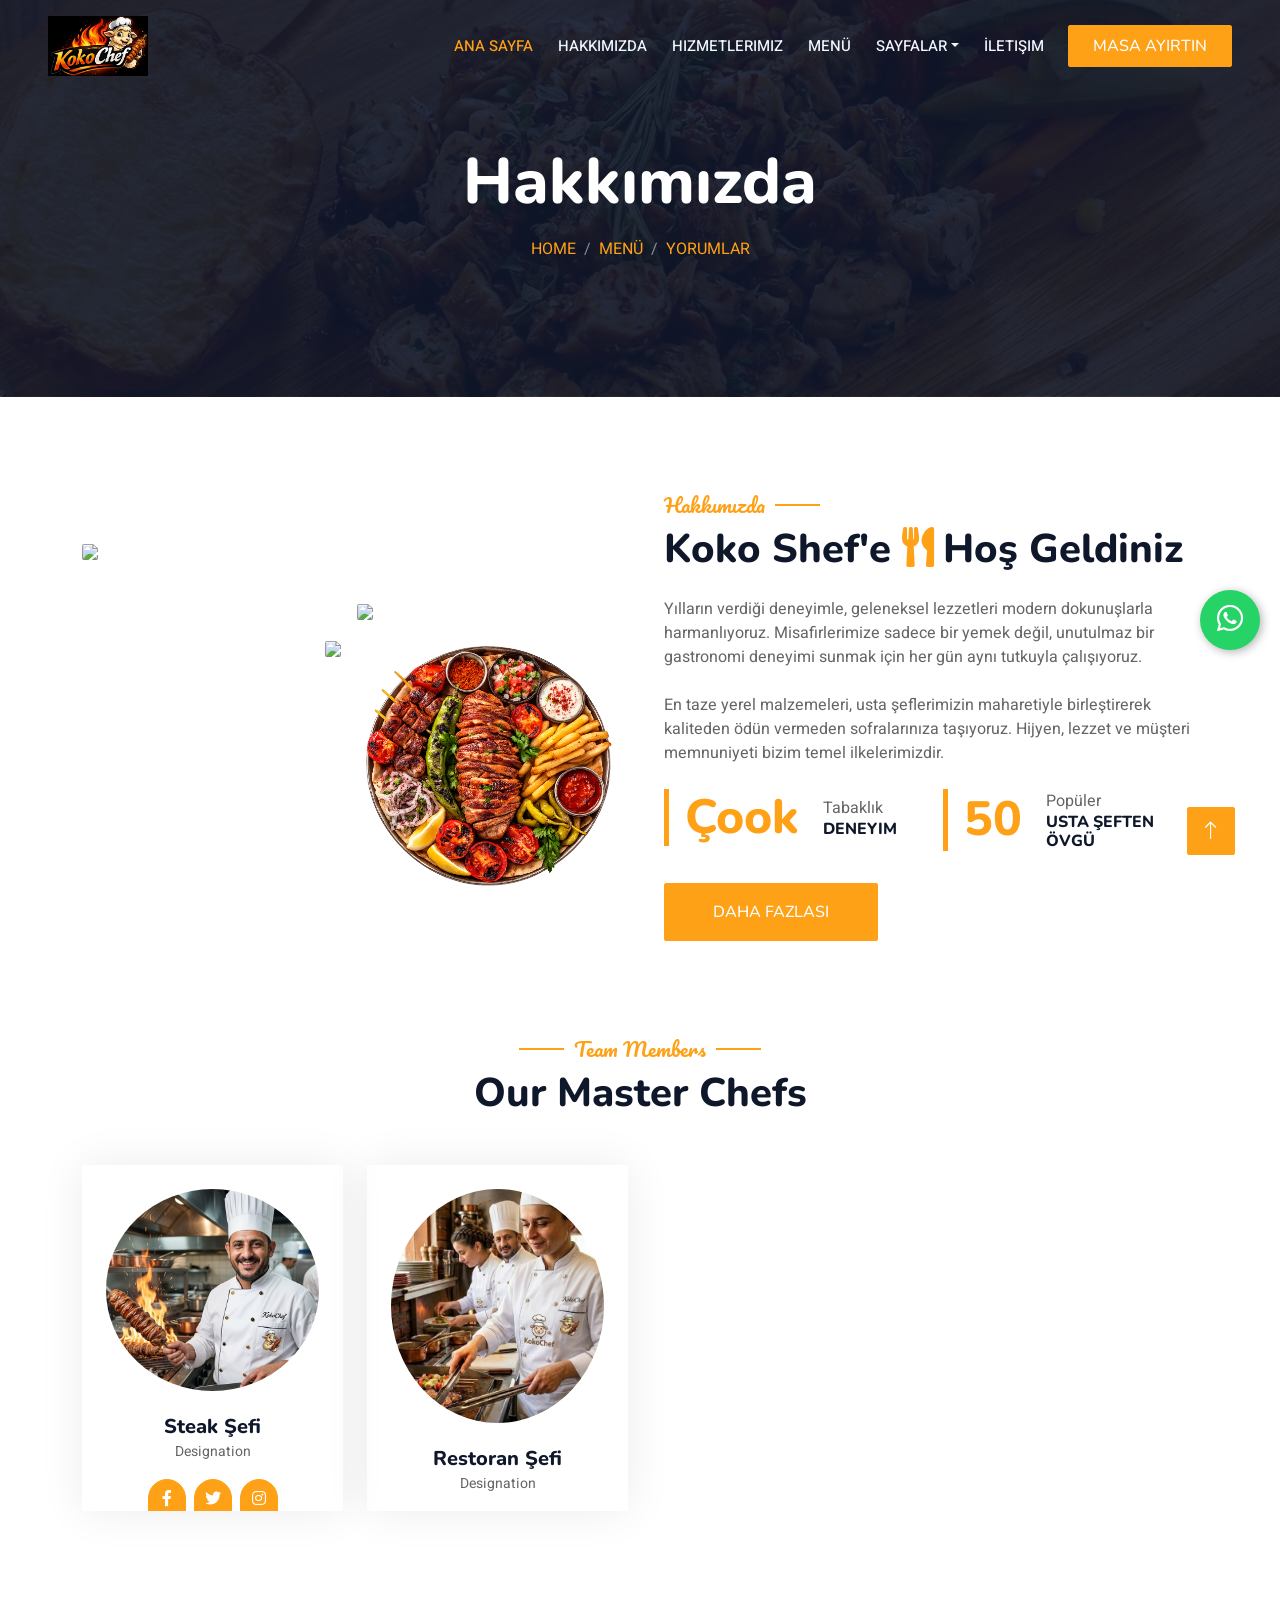
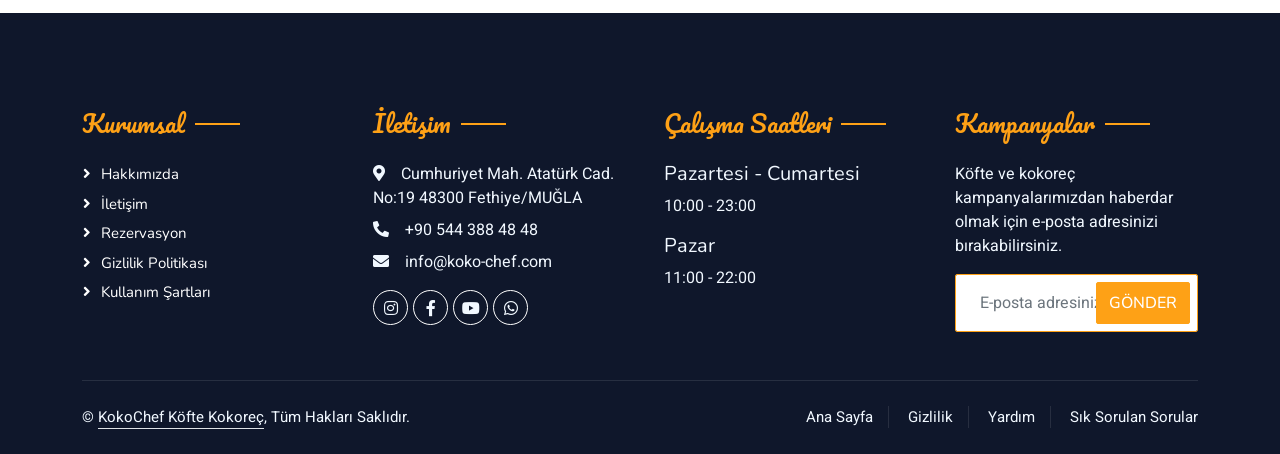
==== commit a8a0c0d7: "Update about.html" ====
--- a/about.html
+++ b/about.html
@@ -133,13 +133,13 @@
                                 <img class="img-fluid rounded w-100 wow zoomIn" data-wow-delay="0.1s" src="img/about1.png">
                             </div>
                             <div class="col-6 text-start">
-                                <img class="img-fluid rounded w-75 wow zoomIn" data-wow-delay="0.3s" src="img/about-2.jpg" style="margin-top: 25%;">
+                                <img class="img-fluid rounded w-75 wow zoomIn" data-wow-delay="0.3s" src="img/about2.png" style="margin-top: 25%;">
                             </div>
                             <div class="col-6 text-end">
-                                <img class="img-fluid rounded w-75 wow zoomIn" data-wow-delay="0.5s" src="img/about-3.jpg">
+                                <img class="img-fluid rounded w-75 wow zoomIn" data-wow-delay="0.5s" src="img/about3.png">
                             </div>
                             <div class="col-6 text-end">
-                                <img class="img-fluid rounded w-100 wow zoomIn" data-wow-delay="0.7s" src="img/about-4.jpg">
+                                <img class="img-fluid rounded w-100 wow zoomIn" data-wow-delay="0.7s" src="img/hero3.png">
                             </div>
                         </div>
                     </div>
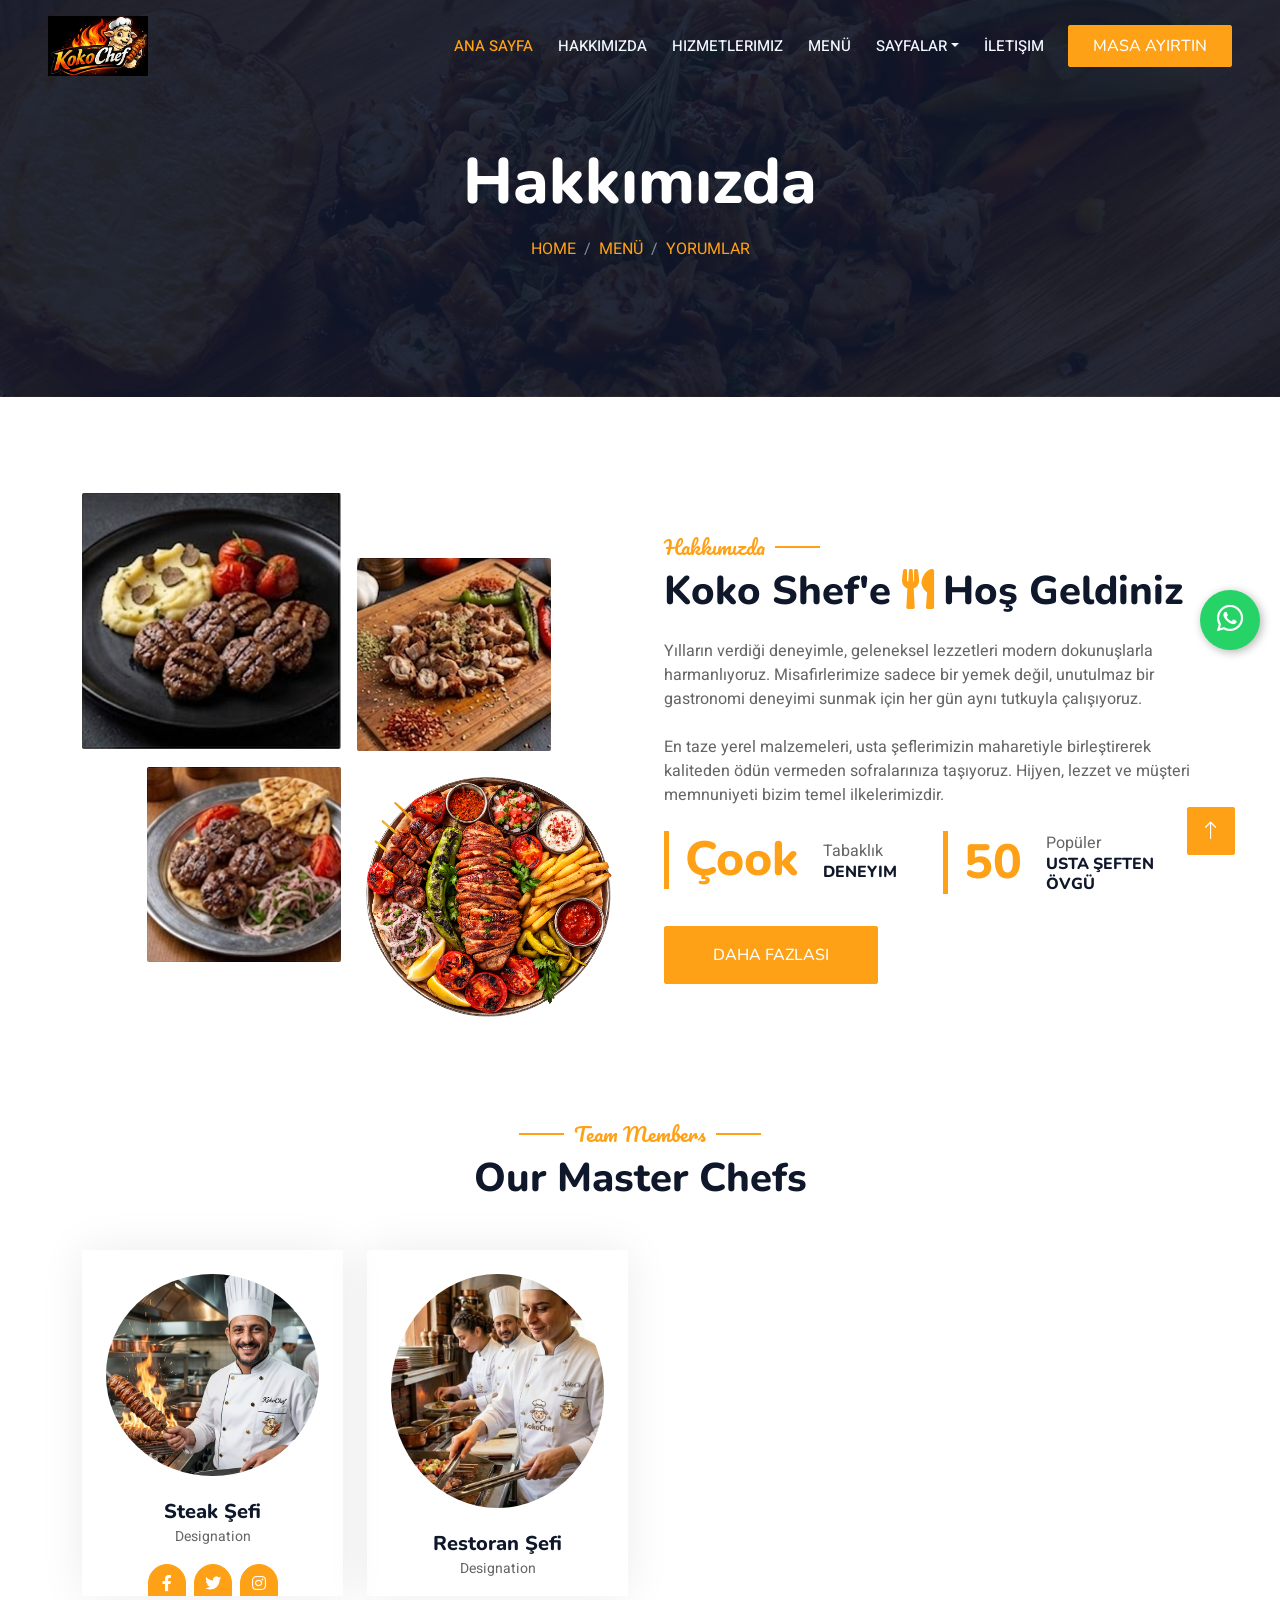
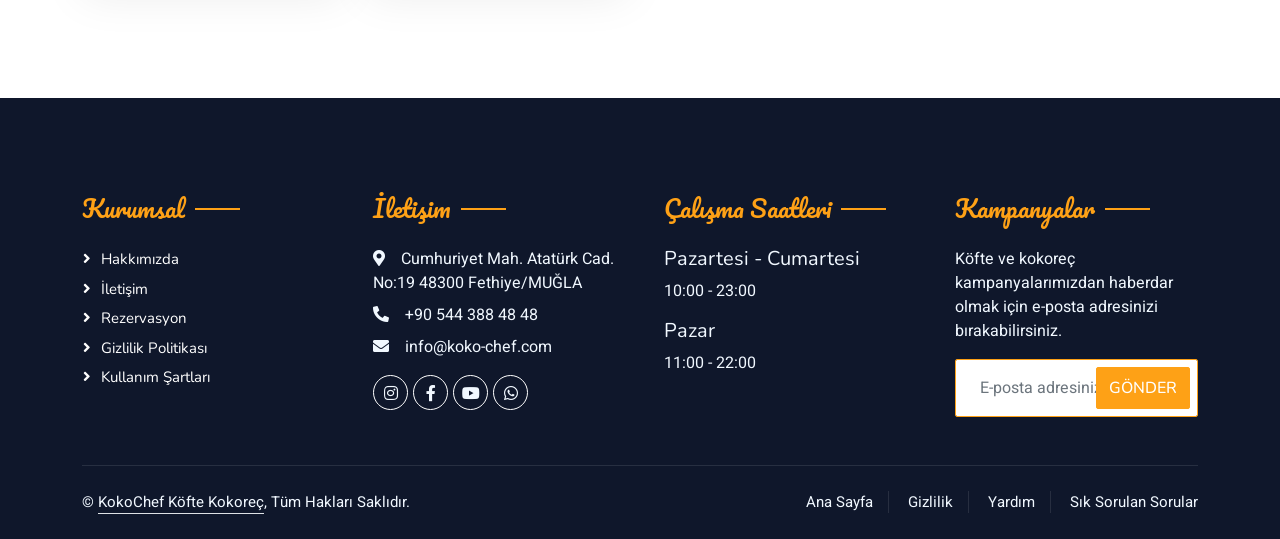
==== commit 665bc1ca: "Update about.html" ====
--- a/about.html
+++ b/about.html
@@ -130,13 +130,13 @@
                     <div class="col-lg-6">
                         <div class="row g-3">
                             <div class="col-6 text-start">
-                                <img class="img-fluid rounded w-100 wow zoomIn" data-wow-delay="0.1s" src="img/about1.png">
+                                <img class="img-fluid rounded w-100 wow zoomIn" data-wow-delay="0.1s" src="img/about1.PNG">
                             </div>
                             <div class="col-6 text-start">
-                                <img class="img-fluid rounded w-75 wow zoomIn" data-wow-delay="0.3s" src="img/about2.png" style="margin-top: 25%;">
+                                <img class="img-fluid rounded w-75 wow zoomIn" data-wow-delay="0.3s" src="img/about2.PNG" style="margin-top: 25%;">
                             </div>
                             <div class="col-6 text-end">
-                                <img class="img-fluid rounded w-75 wow zoomIn" data-wow-delay="0.5s" src="img/about3.png">
+                                <img class="img-fluid rounded w-75 wow zoomIn" data-wow-delay="0.5s" src="img/about3.PNG">
                             </div>
                             <div class="col-6 text-end">
                                 <img class="img-fluid rounded w-100 wow zoomIn" data-wow-delay="0.7s" src="img/hero3.png">
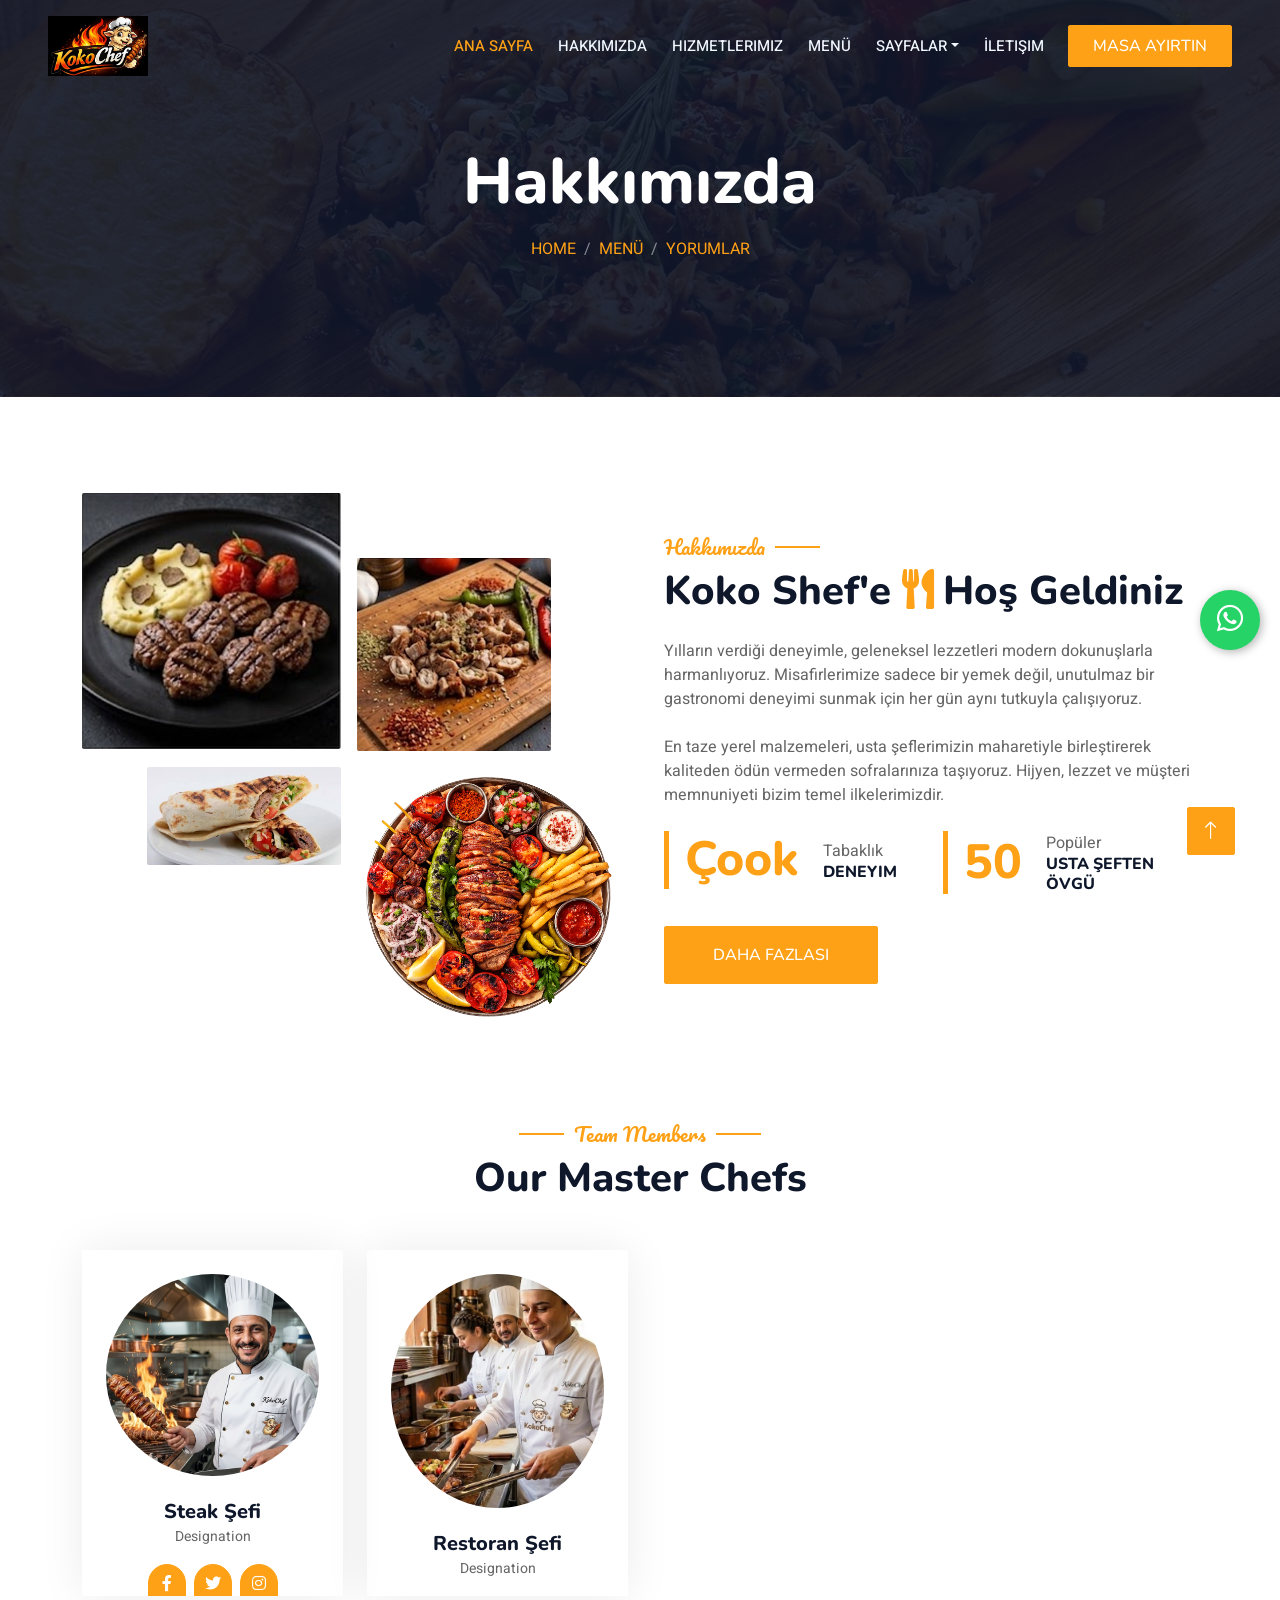
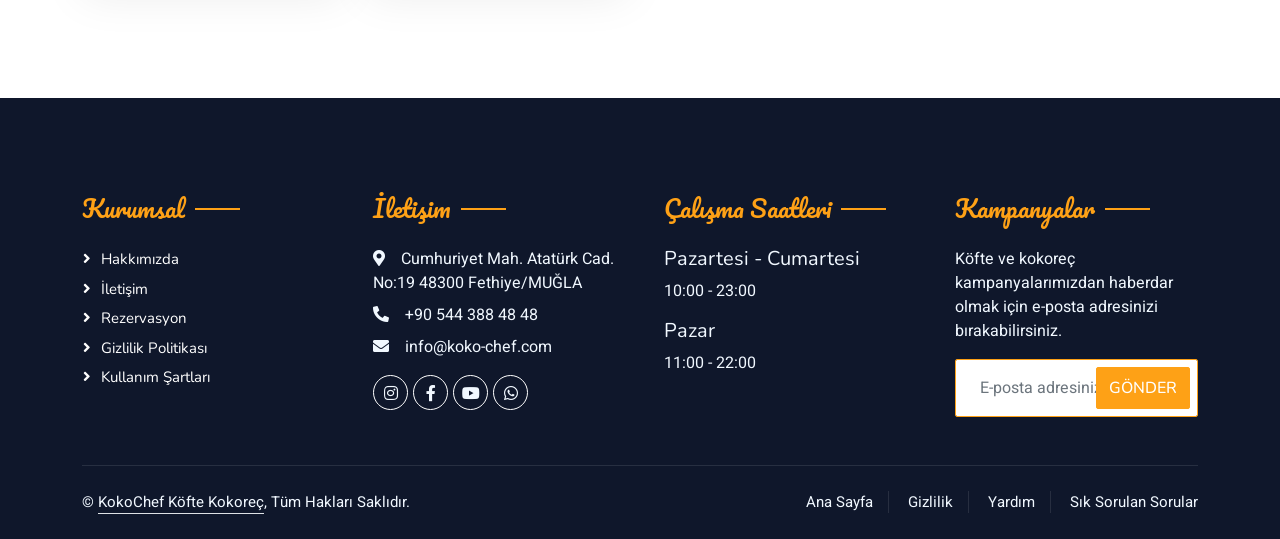
==== commit 29ece8dc: "Update about.html" ====
--- a/about.html
+++ b/about.html
@@ -136,7 +136,7 @@
                                 <img class="img-fluid rounded w-75 wow zoomIn" data-wow-delay="0.3s" src="img/about2.PNG" style="margin-top: 25%;">
                             </div>
                             <div class="col-6 text-end">
-                                <img class="img-fluid rounded w-75 wow zoomIn" data-wow-delay="0.5s" src="img/about3.PNG">
+                                <img class="img-fluid rounded w-75 wow zoomIn" data-wow-delay="0.5s" src="img/urfa-kebap-durum.jpg">
                             </div>
                             <div class="col-6 text-end">
                                 <img class="img-fluid rounded w-100 wow zoomIn" data-wow-delay="0.7s" src="img/hero3.png">
